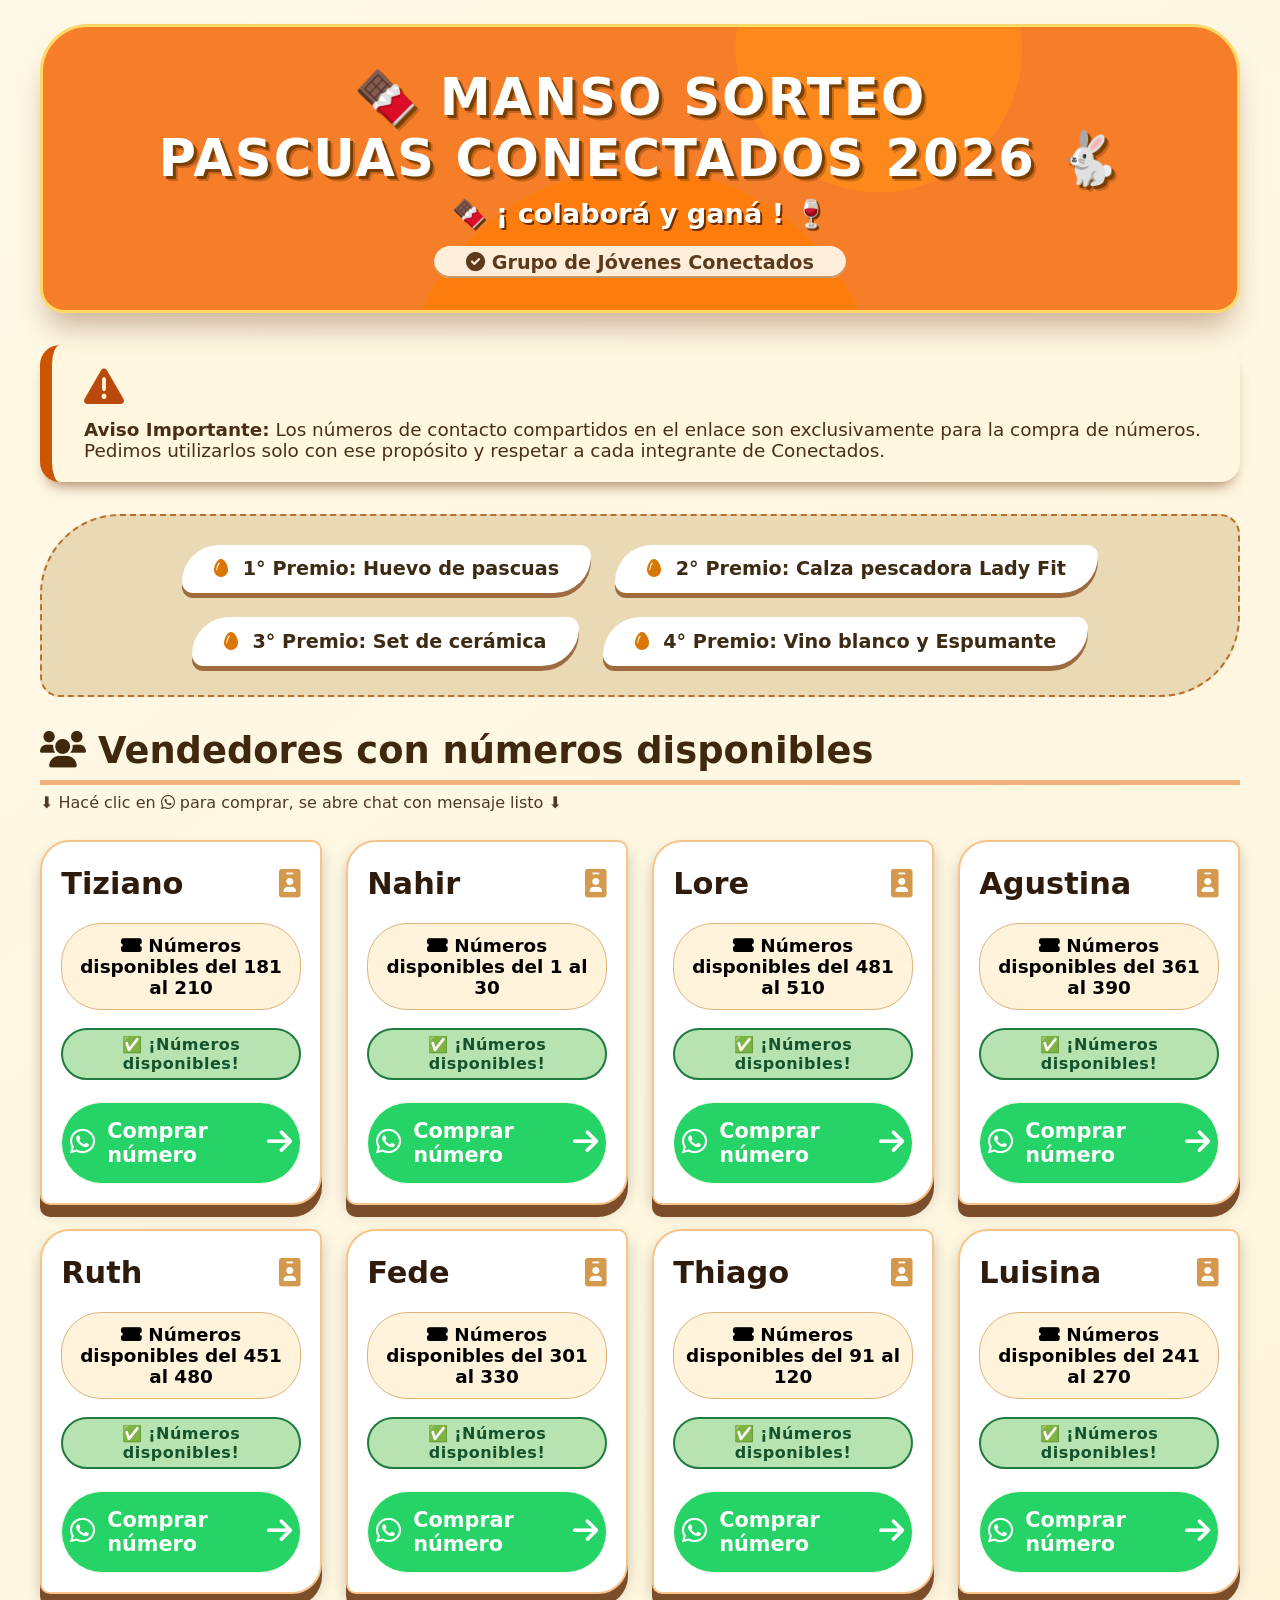
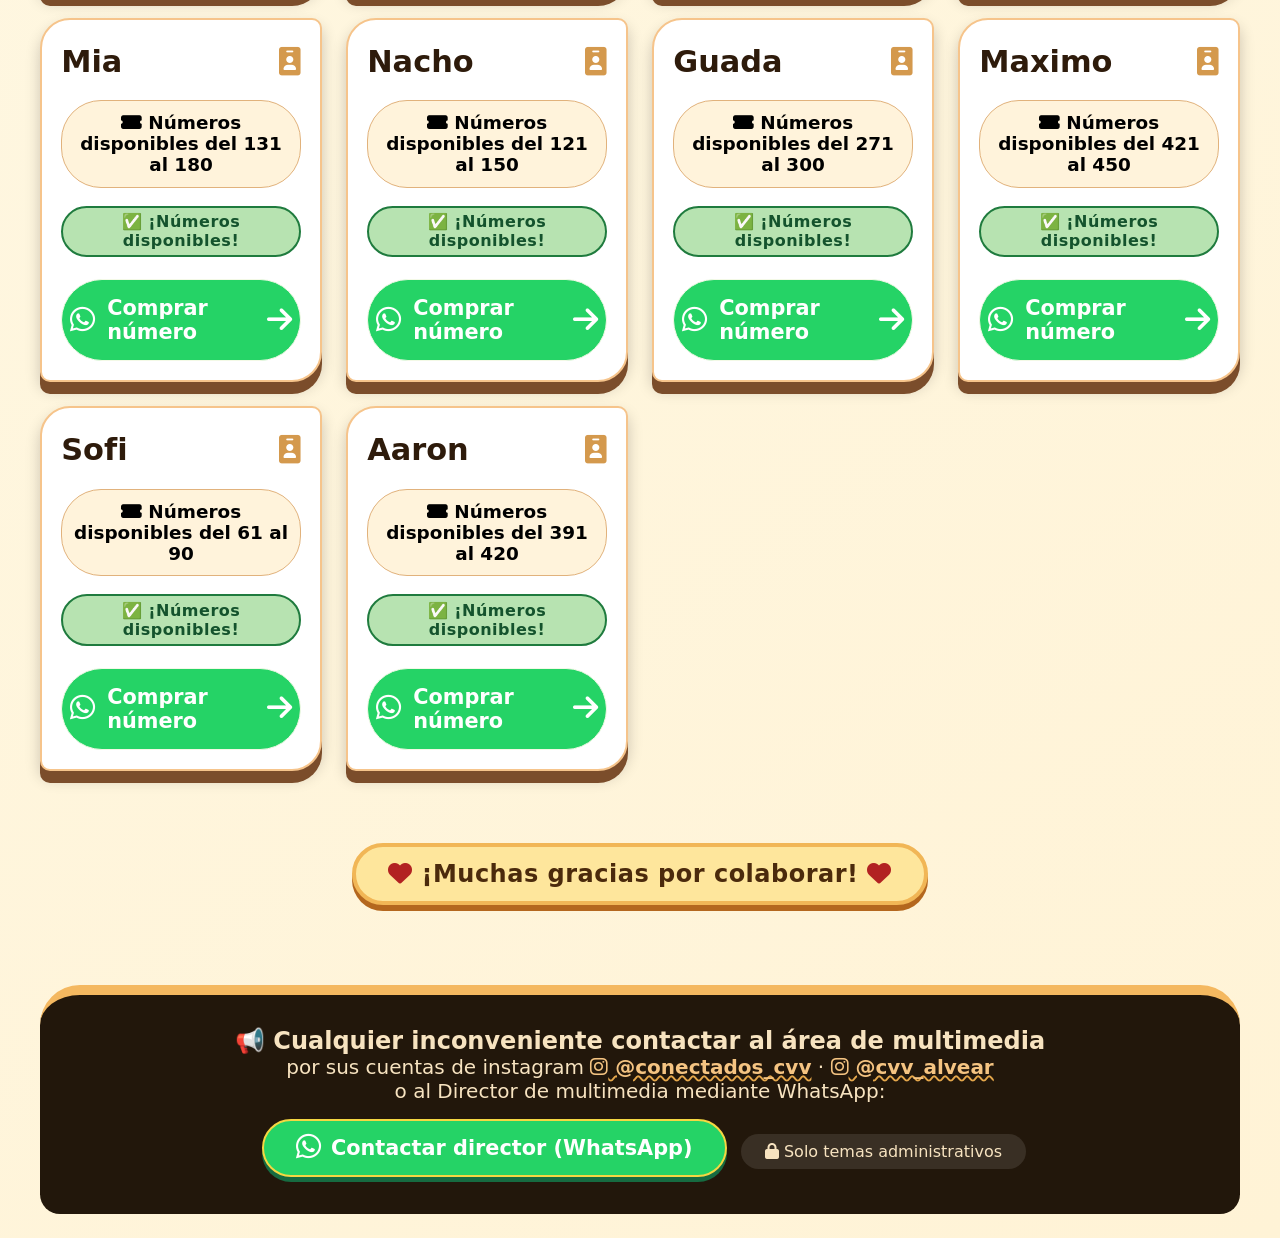
==== index.html @ f4515468 "Rename html.html to index.html" ====
<!DOCTYPE html>
<html lang="es">
<head>
    <meta charset="UTF-8">
    <meta name="viewport" content="width=device-width, initial-scale=1.0">
    <title>Manso Sorteo Pascuas · Conectados 2026</title>
    <!-- Font Awesome 6 (free) -->
    <link rel="stylesheet" href="https://cdnjs.cloudflare.com/ajax/libs/font-awesome/6.0.0-beta3/css/all.min.css">
    <style>
        * {
            margin: 0;
            padding: 0;
            box-sizing: border-box;
            font-family: 'Segoe UI', Roboto, system-ui, sans-serif;
        }

        body {
            background: linear-gradient(145deg, #fef9e7 0%, #fff3d6 100%);
            min-height: 100vh;
            display: flex;
            justify-content: center;
            padding: 1.5rem 1rem;
        }

        .contenedor-principal {
            max-width: 1200px;
            width: 100%;
        }

        /* header estilo "foto" que pediste */
        .hero-titulo {
            background: url('data:image/svg+xml;utf8,<svg xmlns="http://www.w3.org/2000/svg" viewBox="0 0 100 100" width="100" height="100"><rect width="100" height="100" fill="%23f3c26b"/><circle cx="30" cy="30" r="8" fill="%23fef9e0"/><circle cx="70" cy="40" r="12" fill="%23fcd34d"/><circle cx="50" cy="70" r="20" fill="%23fbbf24"/><ellipse cx="40" cy="20" rx="6" ry="3" fill="%23fde68a"/></svg>') no-repeat center/cover;
            background-color: #b45330;  /* fallback cálido */
            background-blend-mode: overlay;
            border-radius: 48px 48px 24px 24px;
            padding: 2.5rem 2rem 2rem 2rem;
            margin-bottom: 2rem;
            box-shadow: 0 20px 30px -8px rgba(120, 60, 30, 0.4);
            border: 3px solid #ffd966;
            text-align: center;
            position: relative;
            color: white;
            text-shadow: 3px 3px 0 #7b3f00, 5px 5px 0 rgba(0,0,0,0.2);
        }

        .hero-titulo h1 {
            font-size: 3.2rem;
            font-weight: 900;
            letter-spacing: 2px;
            line-height: 1.2;
            text-transform: uppercase;
        }

        .hero-titulo p {
            font-size: 1.7rem;
            font-weight: 600;
            text-shadow: 2px 2px 0 #6b2e00;
            margin-top: 0.5rem;
        }

        .marca-agua {
            background: #ffeed9;
            color: #5e3a1c;
            display: inline-block;
            padding: 0.3rem 2rem;
            border-radius: 60px;
            font-weight: 600;
            font-size: 1.2rem;
            margin-top: 1rem;
            text-shadow: none;
            box-shadow: inset 0 -2px 0 #c59a6b;
        }

        /* aviso importante */
        .aviso {
            background: #fff7e0;
            border-left: 12px solid #cc5500;
            border-radius: 20px;
            padding: 1.3rem 2rem;
            margin: 2rem 0;
            box-shadow: 0 10px 15px -8px #9c6e4b;
            font-size: 1.15rem;
            font-weight: 500;
            color: #4b2e16;
            display: flex;
            align-items: center;
            gap: 0.8rem;
            flex-wrap: wrap;
        }

        .aviso i {
            font-size: 2.5rem;
            color: #b94a0c;
        }

        .premios-grid {
            display: flex;
            flex-wrap: wrap;
            justify-content: center;
            gap: 1.5rem;
            background: #e9d9b4;
            padding: 1.8rem 1rem;
            border-radius: 80px 20px 80px 20px;
            margin: 2rem 0;
            border: 2px dashed #b96f2c;
        }

        .premio-item {
            background: white;
            border-radius: 40px 12px 40px 12px;
            padding: 0.8rem 2rem;
            font-weight: 700;
            font-size: 1.2rem;
            box-shadow: 0 5px 0 #9e6b3e;
            color: #3d2b13;
        }

        .premio-item i {
            margin-right: 8px;
            color: #d97706;
        }

        /* sección lista vendedores */
        .subtitulo-lista {
            font-size: 2.3rem;
            font-weight: 800;
            color: #3f280e;
            margin: 1.5rem 0 0.5rem;
            display: flex;
            align-items: center;
            gap: 12px;
            border-bottom: 5px solid #f0b27a;
            padding-bottom: 0.5rem;
        }

        .vendedores-grid {
            display: grid;
            grid-template-columns: repeat(auto-fill, minmax(280px, 1fr));
            gap: 1.5rem;
            margin: 1.8rem 0 2.5rem;
        }

        .tarjeta {
            background: white;
            border-radius: 30px 10px 30px 10px;
            padding: 1.5rem 1.2rem 1.2rem;
            box-shadow: 0 12px 0 #7b4d2b, 0 8px 15px rgba(0,0,0,0.2);
            border: 2px solid #f6c48b;
            transition: 0.1s ease;
            display: flex;
            flex-direction: column;
        }

        .nombre-vendedor {
            font-size: 1.9rem;
            font-weight: 800;
            line-height: 1.2;
            color: #2e1b0b;
            margin-bottom: 8px;
            display: flex;
            justify-content: space-between;
            align-items: center;
        }

        .nombre-vendedor i {
            color: #d4994d;
            font-size: 1.8rem;
        }

        .numeros-disponibles {
            font-size: 1.15rem;
            background: #fff3db;
            padding: 0.7rem;
            border-radius: 40px;
            margin: 12px 0;
            font-weight: 600;
            border: 1px solid #e1b27c;
            text-align: center;
        }

        .estado {
            font-weight: 700;
            display: inline-block;
            padding: 0.3rem 1.2rem;
            border-radius: 30px;
            margin: 6px 0 12px;
            text-align: center;
            font-size: 1rem;
            letter-spacing: 0.5px;
        }

        .disponible-verde {
            background: #b7e3b1;
            color: #14532d;
            border: 2px solid #1f7b3e;
        }

        .agotado-rojo {
            background: #fcc9c9;
            color: #910e0e;
            border: 2px solid #b91c1c;
        }

        .btn-wsp {
            background: #25D366;
            color: white;
            border: none;
            border-radius: 60px;
            padding: 1rem 0.5rem;
            font-weight: 700;
            font-size: 1.3rem;
            display: flex;
            align-items: center;
            justify-content: center;
            gap: 12px;
            margin-top: 10px;
            cursor: pointer;
            transition: all 0.15s;
            box-shadow: 0 7px 0 #1e8c4a, 0 5px 10px black(0,0,0,0.2);
            border: 1px solid #f3f9e6;
            text-decoration: none;
            color: white;
        }

        .btn-wsp i {
            font-size: 1.8rem;
        }

        .btn-wsp:active {
            transform: translateY(5px);
            box-shadow: 0 2px 0 #1e8c4a;
        }

        .gracias-cartel {
            background: #fee69c;
            border-radius: 50px;
            padding: 0.8rem 2rem;
            font-size: 1.5rem;
            font-weight: 800;
            color: #4b2a0c;
            text-align: center;
            margin: 2rem auto 1.5rem;
            display: inline-block;
            border: 4px solid #f1b656;
            box-shadow: 0 6px 0 #b4671e;
            letter-spacing: 0.5px;
            width: auto;
        }

        .footer-contacto {
            background: #22170b;
            color: #f7e3c0;
            padding: 2rem 2rem 1.8rem;
            border-radius: 40px 40px 20px 20px;
            margin-top: 3.5rem;
            text-align: center;
            border-top: 10px solid #f4b860;
            font-size: 1.25rem;
        }

        .footer-contacto a {
            background: #25D366;
            color: white;
            padding: 0.8rem 2rem;
            border-radius: 40px;
            font-weight: 700;
            text-decoration: none;
            display: inline-flex;
            align-items: center;
            gap: 10px;
            margin: 1rem 0.5rem 0.5rem;
            font-size: 1.3rem;
            border: 2px solid #f5d742;
            box-shadow: 0 5px 0 #166b41;
        }

        .footer-contacto a i {
            font-size: 1.8rem;
        }

        .instagram-link {
            color: #f5c482;
            font-weight: 600;
            text-decoration: underline wavy #e5a74b;
        }

        .advertencia-wa {
            font-size: 1rem;
            background: #392f24;
            padding: 0.5rem 1.5rem;
            border-radius: 100px;
            display: inline-block;
            margin-top: 1rem;
        }
    </style>
</head>
<body>
<div class="contenedor-principal">
    <div class="hero-titulo">
        <h1>🍫 MANSO SORTEO <br> PASCUAS cONectados 2026 🐇</h1>
        <p>🍫 ¡ colaborá y ganá ! 🍷</p>
        <div class="marca-agua"><i class="fas fa-check-circle"></i> Grupo de Jóvenes Conectados</div>
    </div>

    <div class="aviso">
        <i class="fas fa-exclamation-triangle"></i>
        <div><strong>Aviso Importante:</strong> Los números de contacto compartidos en el enlace son exclusivamente para la compra de números. Pedimos utilizarlos solo con ese propósito y respetar a cada integrante de Conectados.</div>
    </div>

    <div class="premios-grid">
        <div class="premio-item"><i class="fas fa-egg"></i> 1° Premio: Huevo de pascuas</div>
        <div class="premio-item"><i class="fas fa-egg"></i> 2° Premio: Calza pescadora Lady Fit</div>
        <div class="premio-item"><i class="fas fa-egg"></i> 3° Premio: Set de cerámica</div>
        <div class="premio-item"><i class="fas fa-egg"></i> 4° Premio: Vino blanco y Espumante</div>
    </div>

    <div class="subtitulo-lista">
        <i class="fas fa-users"></i> Vendedores con números disponibles
    </div>
    <p style="margin-bottom: 0.5rem; font-weight: 500; color: #4e3a24;">⬇️ Hacé clic en <i class="fab fa-whatsapp"></i> para comprar, se abre chat con mensaje listo ⬇️</p>

    <div id="lista-vendedores" class="vendedores-grid"></div>

    <div style="text-align: center;">
        <div class="gracias-cartel"><i class="fas fa-heart" style="color:#b22222;"></i> ¡Muchas gracias por colaborar! <i class="fas fa-heart" style="color:#b22222;"></i></div>
    </div>

    <div class="footer-contacto">
        <p style="font-size: 1.5rem; font-weight:600;">📢 Cualquier inconveniente contactar al área de multimedia</p>
        <p>por sus cuentas de instagram 
            <span class="instagram-link"><i class="fab fa-instagram"></i> @conectados_cvv</span> · 
            <span class="instagram-link"><i class="fab fa-instagram"></i> @cvv_alvear</span>
        </p>
        <p>o al Director de multimedia mediante WhatsApp:</p>
        <a href="https://wa.me/5492625671342?text=Hola%20Director%2C%20tengo%20un%20inconveniente%20con%20el%20sorteo%20de%20pascuas" target="_blank">
            <i class="fab fa-whatsapp"></i> Contactar director (WhatsApp)
        </a>
        <div class="advertencia-wa"><i class="fas fa-lock"></i> Solo temas administrativos</div>
    </div>
</div>

<script>
    (function() {
    const vendedores = [
        { nombre: 'Tiziano', telefono: '5492625671342', rango: 'del 181 al 210', disponible: true },
        { nombre: 'Nahir', telefono: '5491133344455', rango: 'del 1 al 30', disponible: true },
        { nombre: 'Lore', telefono: '5491144455566', rango: 'del 481 al 510', disponible: true },
        { nombre: 'Agustina', telefono: '5491155566677', rango: 'del 361 al 390', disponible: true },
        { nombre: 'Ruth', telefono: '5491166677788', rango: 'del 451 al 480', disponible: true },
        { nombre: 'Fede', telefono: '5491177788899', rango: 'del 301 al 330', disponible: true },
        { nombre: 'Thiago', telefono: '5491188899900', rango: 'del 91 al 120', disponible: true },
        { nombre: 'Luisina', telefono: '5491199900011', rango: 'del 241 al 270', disponible: true },
        { nombre: 'Mia', telefono: '5491211122233', rango: 'del 131 al 180', disponible: true },
        { nombre: 'Nacho', telefono: '5491222233344', rango: 'del 121 al 150', disponible: true },
        { nombre: 'Guada', telefono: '5491222233344', rango: 'del 271 al 300', disponible: true },
        { nombre: 'Maximo', telefono: '5491222233344', rango: 'del 421 al 450', disponible: true },
        { nombre: 'Sofi', telefono: '5491222233344', rango: 'del 61 al 90', disponible: true },
        { nombre: 'Aaron', telefono: '5491222233344', rango: 'del 391 al 420', disponible: true },
    ];
        const mensajeCompra = "Hola, Quiero comprar un numero para el sorteo de pascuas.";

        const contenedor = document.getElementById('lista-vendedores');

        vendedores.forEach(v => {

            const tarjeta = document.createElement('div');
            tarjeta.className = 'tarjeta';

 
            const nombreDiv = document.createElement('div');
            nombreDiv.className = 'nombre-vendedor';
            nombreDiv.innerHTML = `${v.nombre} <i class="fas fa-id-badge"></i>`;

 
            const rangoDiv = document.createElement('div');
            rangoDiv.className = 'numeros-disponibles';
            rangoDiv.innerHTML = `<i class="fas fa-ticket-alt"></i> Números disponibles ${v.rango}`;

            const estadoSpan = document.createElement('span');
            estadoSpan.className = `estado ${v.disponible ? 'disponible-verde' : 'agotado-rojo'}`;
            estadoSpan.innerHTML = v.disponible ? '✅ ¡Números disponibles!' : '❌ Sin disponibles';

            const boton = document.createElement('a');
            boton.className = 'btn-wsp';

            const url = `https://wa.me/${v.telefono}?text=${encodeURIComponent(mensajeCompra)}`;
            boton.href = url;
            boton.target = '_blank'; 
            boton.innerHTML = `<i class="fab fa-whatsapp"></i> Comprar número <i class="fas fa-arrow-right"></i>`;

            if (!v.disponible) {

                const sinStockMsg = document.createElement('p');
                sinStockMsg.style.fontSize = '0.75rem';
                sinStockMsg.style.color = '#9e3b3b';
                sinStockMsg.style.marginTop = '5px';
                sinStockMsg.innerHTML = '<i class="fas fa-info-circle"></i> Podés consultar si hay cancelaciones';
                tarjeta.appendChild(sinStockMsg);
            }


            tarjeta.appendChild(nombreDiv);
            tarjeta.appendChild(rangoDiv);
            tarjeta.appendChild(estadoSpan);
            tarjeta.appendChild(boton);

            contenedor.appendChild(tarjeta);
        });

    })();
</script>

</body>
</html>
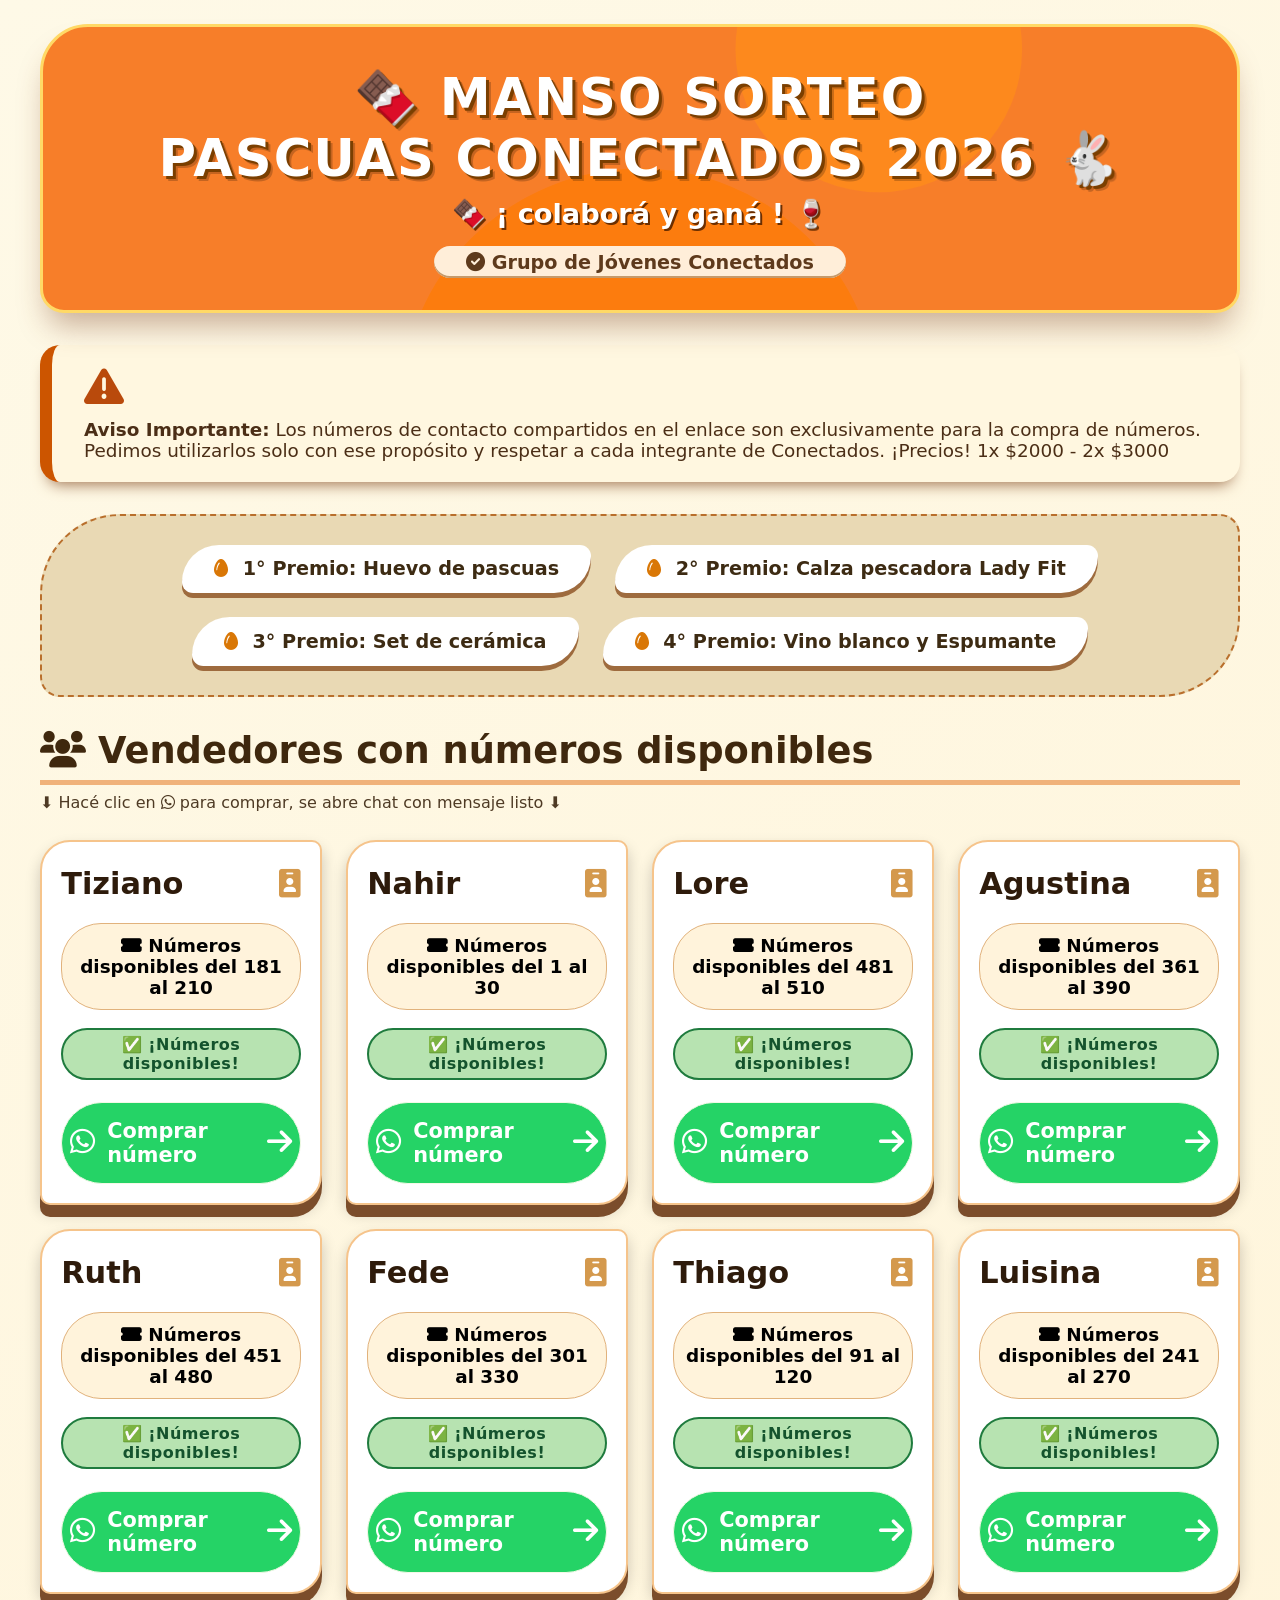
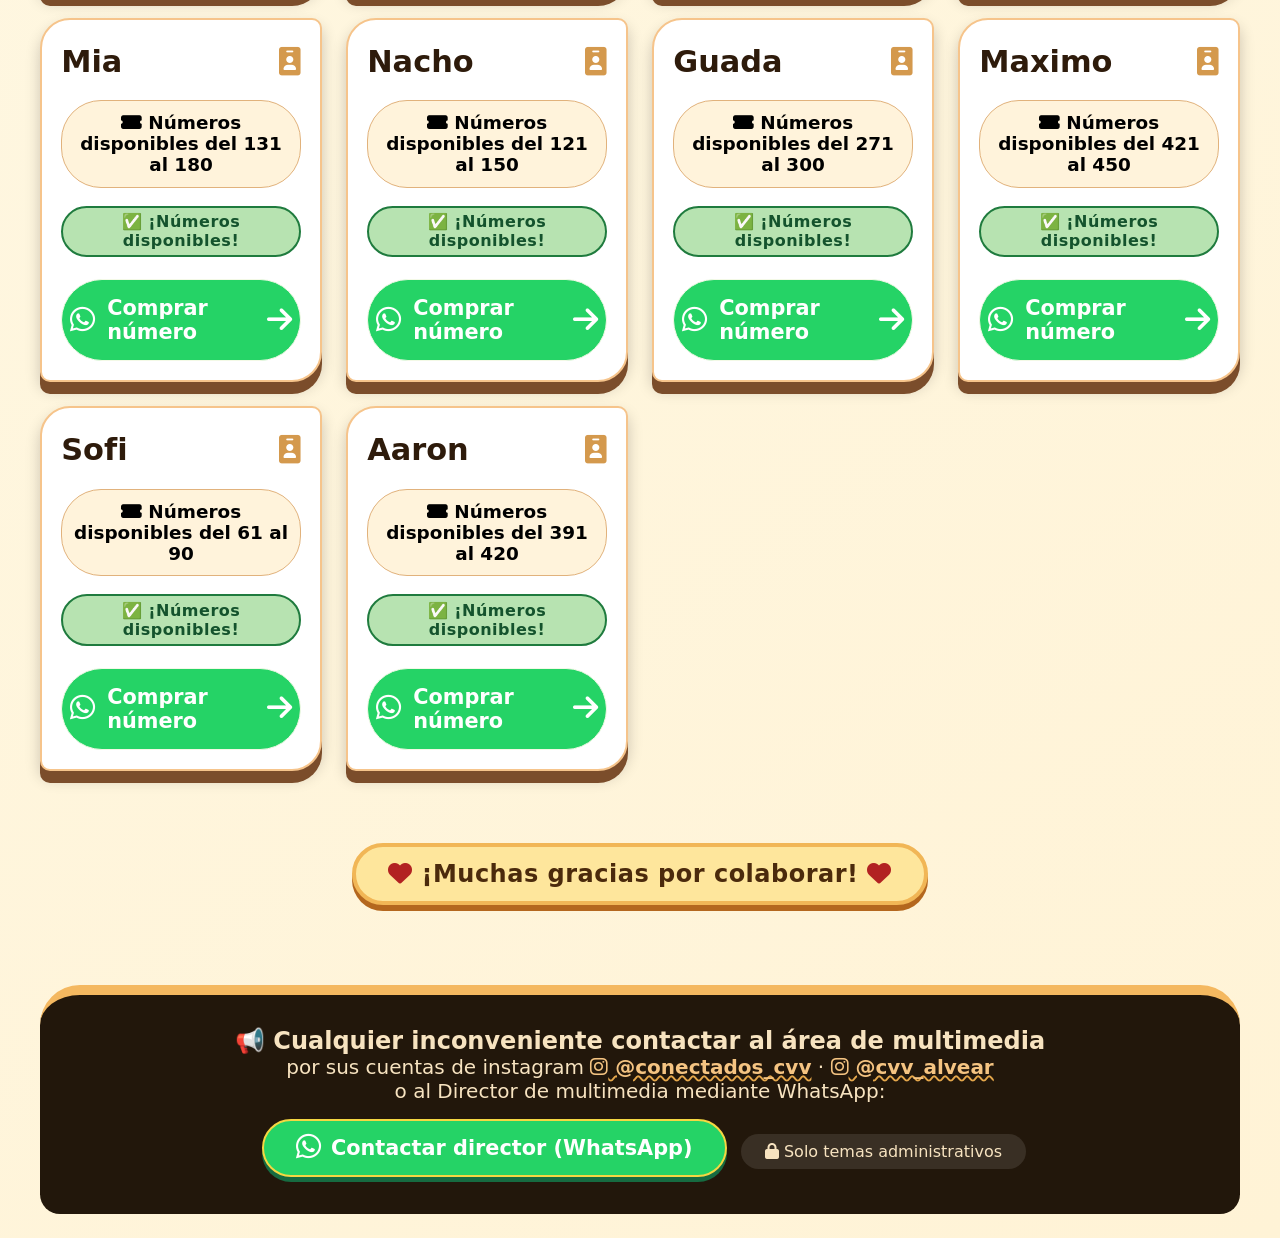
==== commit 1143ab5e: "Update index.html" ====
--- a/index.html
+++ b/index.html
@@ -304,7 +304,7 @@
 
     <div class="aviso">
         <i class="fas fa-exclamation-triangle"></i>
-        <div><strong>Aviso Importante:</strong> Los números de contacto compartidos en el enlace son exclusivamente para la compra de números. Pedimos utilizarlos solo con ese propósito y respetar a cada integrante de Conectados.</div>
+        <div><strong>Aviso Importante:</strong> Los números de contacto compartidos en el enlace son exclusivamente para la compra de números. Pedimos utilizarlos solo con ese propósito y respetar a cada integrante de Conectados. ¡Precios! 1x $2000 - 2x $3000 </div>
     </div>
 
     <div class="premios-grid">
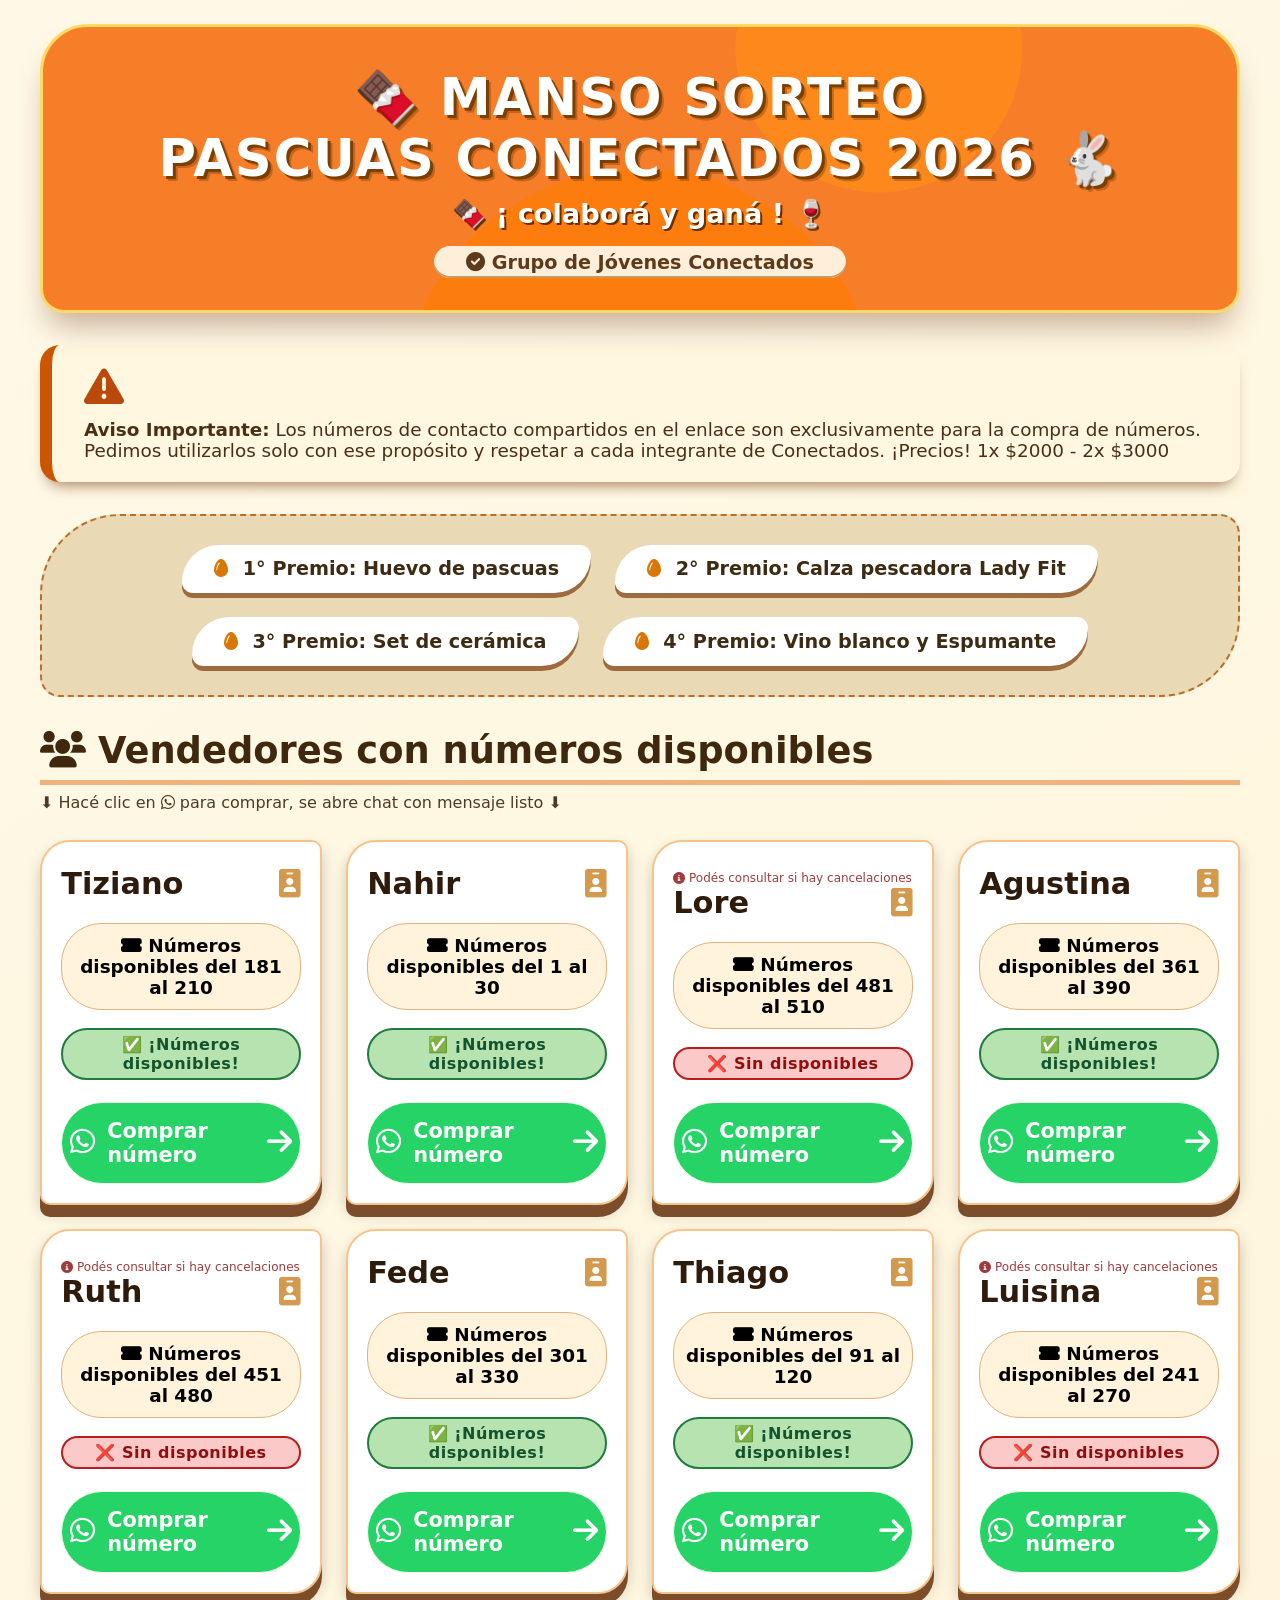
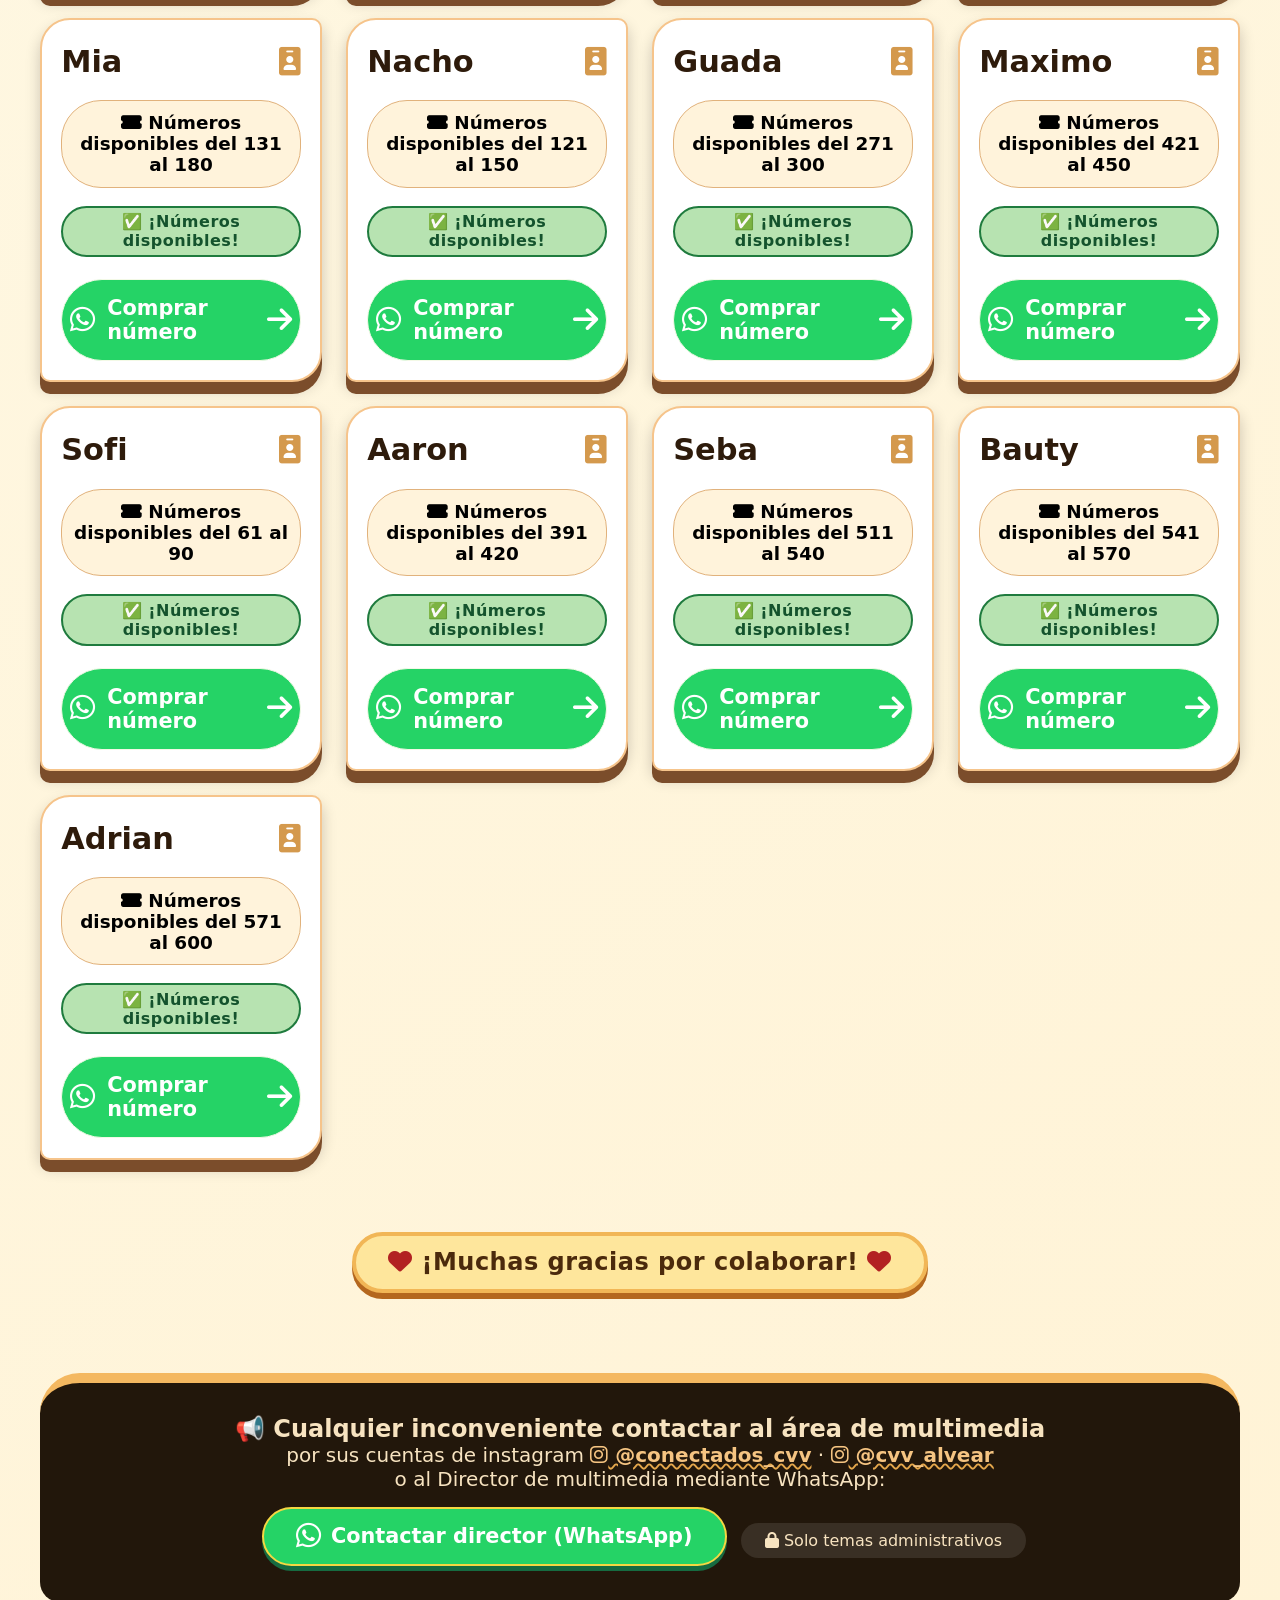
==== commit 3f22f3bc: "Update index.html" ====
--- a/index.html
+++ b/index.html
@@ -343,19 +343,22 @@
     (function() {
     const vendedores = [
         { nombre: 'Tiziano', telefono: '5492625671342', rango: 'del 181 al 210', disponible: true },
-        { nombre: 'Nahir', telefono: '5491133344455', rango: 'del 1 al 30', disponible: true },
-        { nombre: 'Lore', telefono: '5491144455566', rango: 'del 481 al 510', disponible: true },
-        { nombre: 'Agustina', telefono: '5491155566677', rango: 'del 361 al 390', disponible: true },
-        { nombre: 'Ruth', telefono: '5491166677788', rango: 'del 451 al 480', disponible: true },
-        { nombre: 'Fede', telefono: '5491177788899', rango: 'del 301 al 330', disponible: true },
-        { nombre: 'Thiago', telefono: '5491188899900', rango: 'del 91 al 120', disponible: true },
-        { nombre: 'Luisina', telefono: '5491199900011', rango: 'del 241 al 270', disponible: true },
-        { nombre: 'Mia', telefono: '5491211122233', rango: 'del 131 al 180', disponible: true },
-        { nombre: 'Nacho', telefono: '5491222233344', rango: 'del 121 al 150', disponible: true },
-        { nombre: 'Guada', telefono: '5491222233344', rango: 'del 271 al 300', disponible: true },
-        { nombre: 'Maximo', telefono: '5491222233344', rango: 'del 421 al 450', disponible: true },
-        { nombre: 'Sofi', telefono: '5491222233344', rango: 'del 61 al 90', disponible: true },
-        { nombre: 'Aaron', telefono: '5491222233344', rango: 'del 391 al 420', disponible: true },
+        { nombre: 'Nahir', telefono: '5492625527132', rango: 'del 1 al 30', disponible: true },
+        { nombre: 'Lore', telefono: '5492625550023', rango: 'del 481 al 510', disponible: false },
+        { nombre: 'Agustina', telefono: '5492625418630', rango: 'del 361 al 390', disponible: true },
+        { nombre: 'Ruth', telefono: '5492625550024', rango: 'del 451 al 480', disponible: false },
+        { nombre: 'Fede', telefono: '5492625417904', rango: 'del 301 al 330', disponible: true },
+        { nombre: 'Thiago', telefono: '5492625592471', rango: 'del 91 al 120', disponible: true },
+        { nombre: 'Luisina', telefono: '5492625636388', rango: 'del 241 al 270', disponible: false },
+        { nombre: 'Mia', telefono: '5492625430247', rango: 'del 131 al 180', disponible: true },
+        { nombre: 'Nacho', telefono: '5492625647809', rango: 'del 121 al 150', disponible: true },
+        { nombre: 'Guada', telefono: '5492625465271', rango: 'del 271 al 300', disponible: true },
+        { nombre: 'Maximo', telefono: '5492625438814', rango: 'del 421 al 450', disponible: true },
+        { nombre: 'Sofi', telefono: '5492625433213', rango: 'del 61 al 90', disponible: true },
+        { nombre: 'Aaron', telefono: '5492625675260', rango: 'del 391 al 420', disponible: true },
+        { nombre: 'Seba', telefono: '5492625599206', rango: 'del 511 al 540', disponible: true },
+        { nombre: 'Bauty', telefono: '5492625407934', rango: 'del 541 al 570', disponible: true },
+        { nombre: 'Adrian', telefono: '5492625462371', rango: 'del 571 al 600', disponible: true },
     ];
         const mensajeCompra = "Hola, Quiero comprar un numero para el sorteo de pascuas.";
 
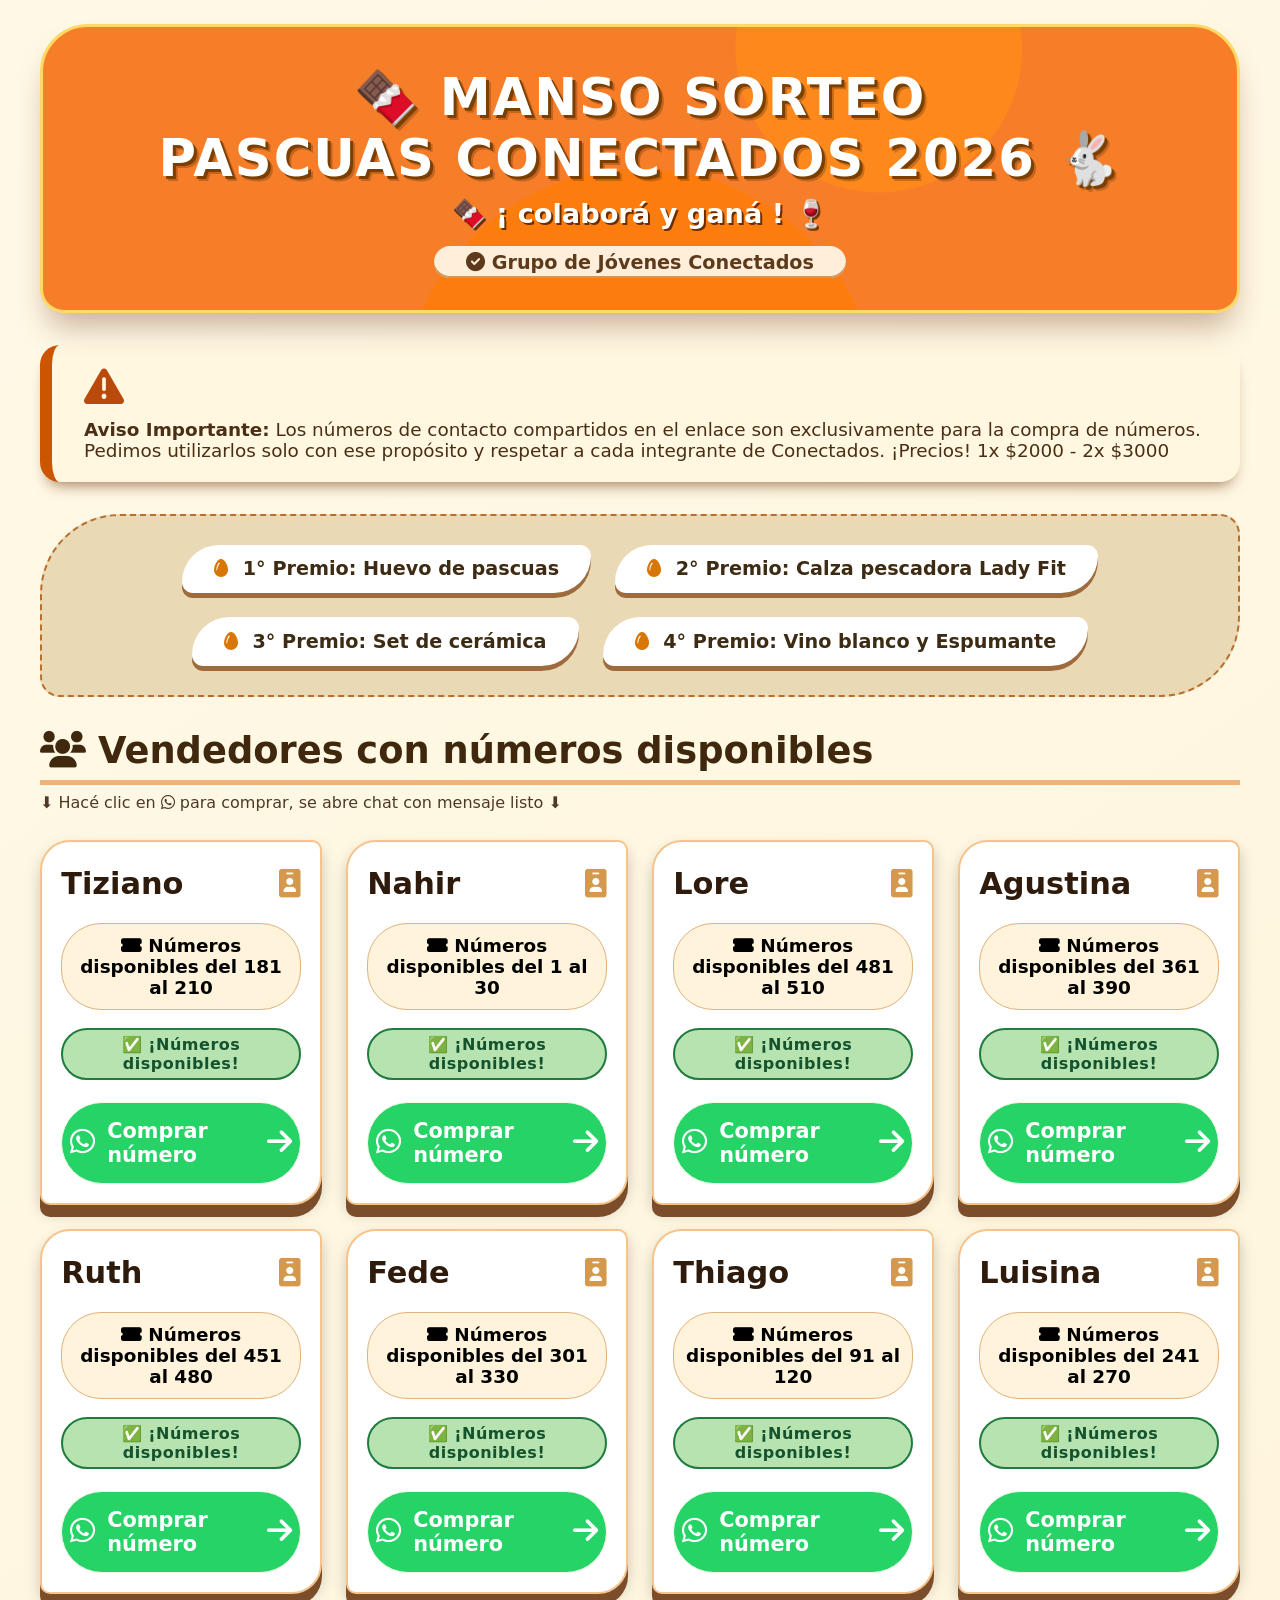
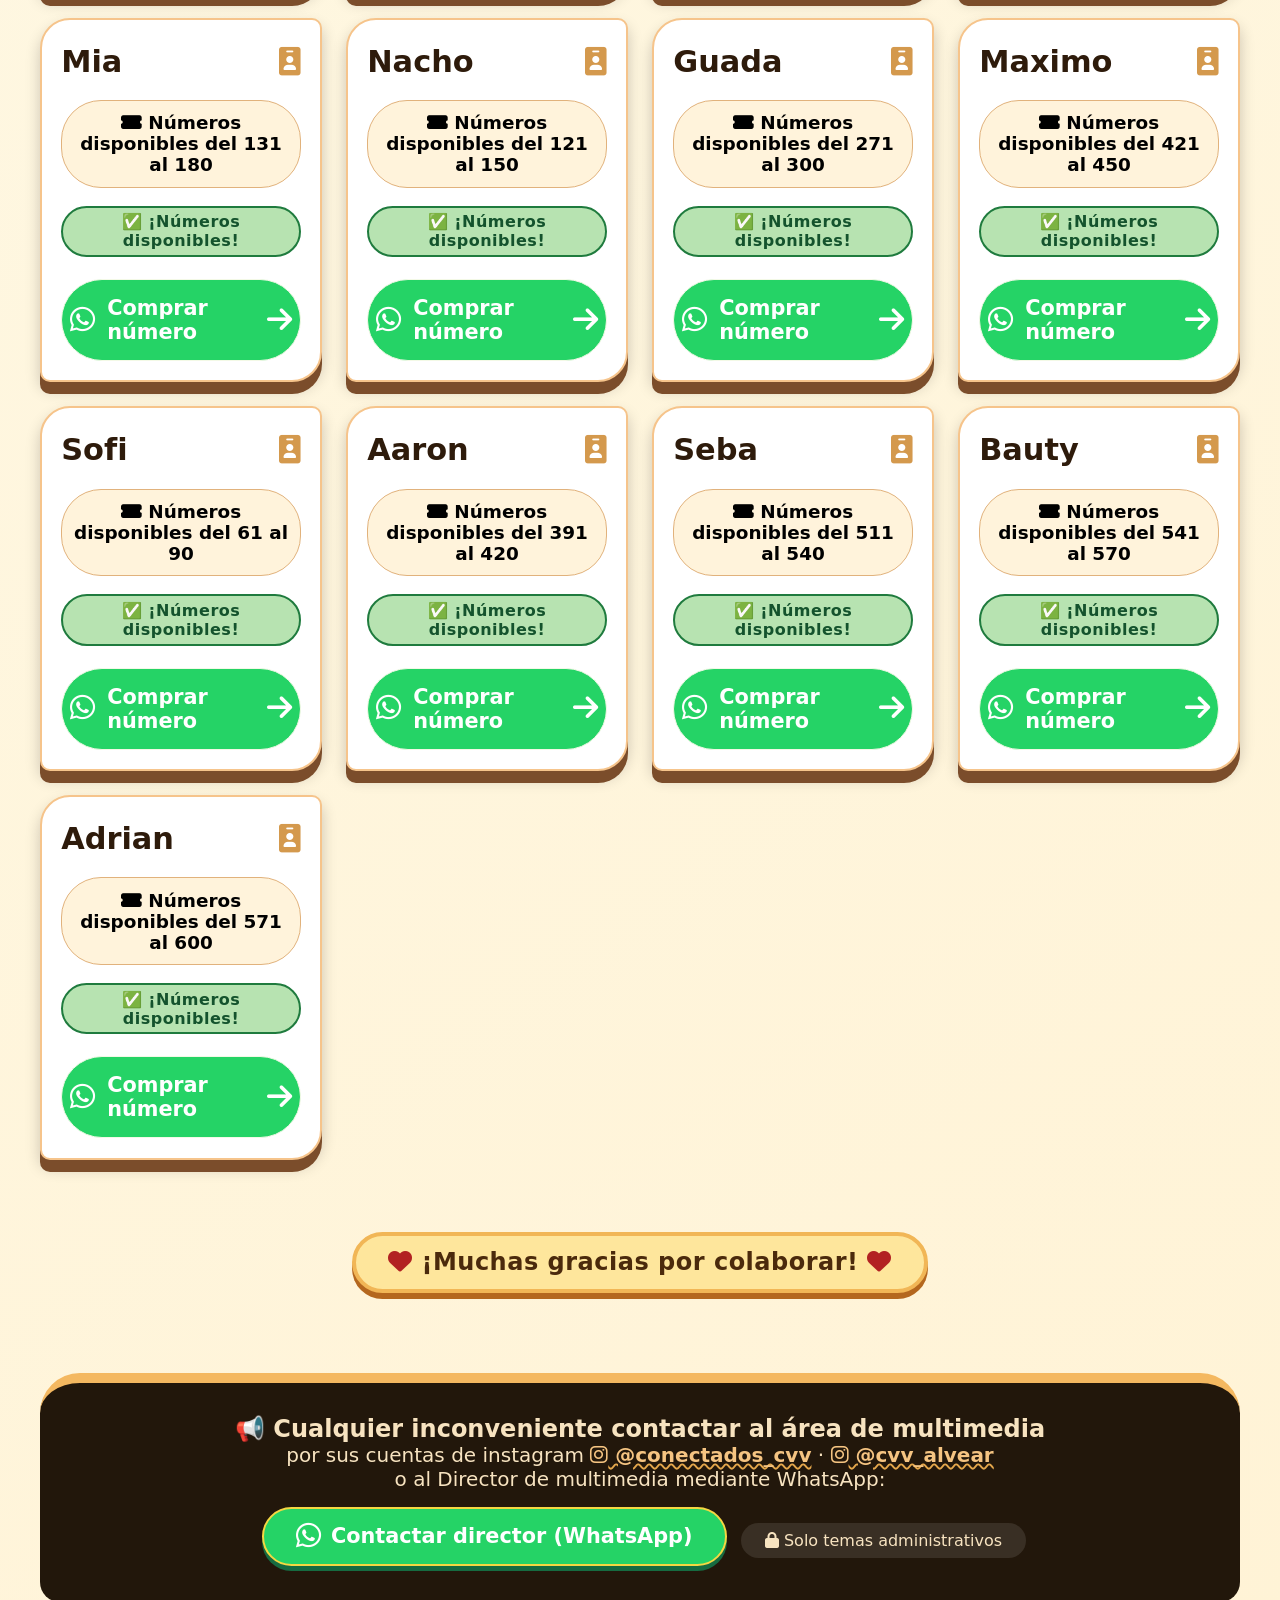
==== commit 15218530: "Update index.html" ====
--- a/index.html
+++ b/index.html
@@ -344,12 +344,12 @@
     const vendedores = [
         { nombre: 'Tiziano', telefono: '5492625671342', rango: 'del 181 al 210', disponible: true },
         { nombre: 'Nahir', telefono: '5492625527132', rango: 'del 1 al 30', disponible: true },
-        { nombre: 'Lore', telefono: '5492625550023', rango: 'del 481 al 510', disponible: false },
+        { nombre: 'Lore', telefono: '5492625550023', rango: 'del 481 al 510', disponible: true },
         { nombre: 'Agustina', telefono: '5492625418630', rango: 'del 361 al 390', disponible: true },
-        { nombre: 'Ruth', telefono: '5492625550024', rango: 'del 451 al 480', disponible: false },
+        { nombre: 'Ruth', telefono: '5492625550024', rango: 'del 451 al 480', disponible: true },
         { nombre: 'Fede', telefono: '5492625417904', rango: 'del 301 al 330', disponible: true },
         { nombre: 'Thiago', telefono: '5492625592471', rango: 'del 91 al 120', disponible: true },
-        { nombre: 'Luisina', telefono: '5492625636388', rango: 'del 241 al 270', disponible: false },
+        { nombre: 'Luisina', telefono: '5492625636388', rango: 'del 241 al 270', disponible: true },
         { nombre: 'Mia', telefono: '5492625430247', rango: 'del 131 al 180', disponible: true },
         { nombre: 'Nacho', telefono: '5492625647809', rango: 'del 121 al 150', disponible: true },
         { nombre: 'Guada', telefono: '5492625465271', rango: 'del 271 al 300', disponible: true },
